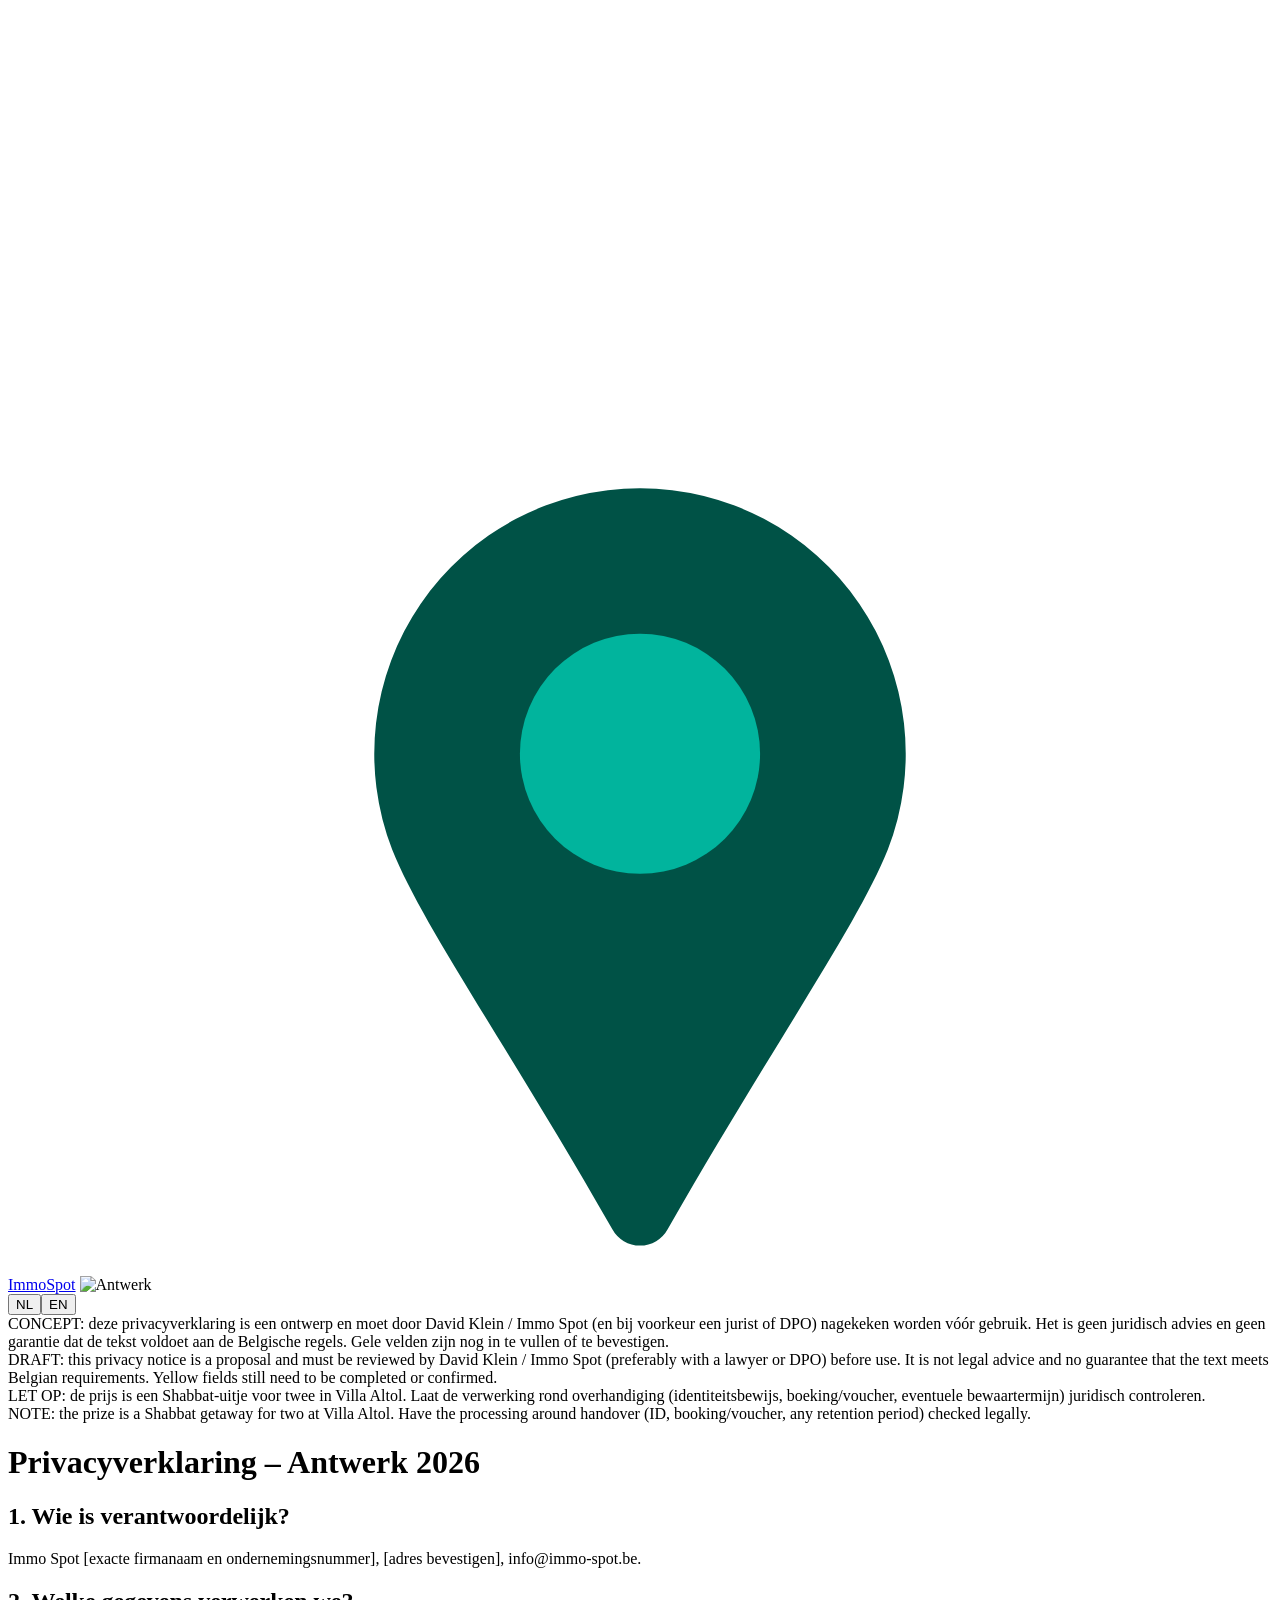
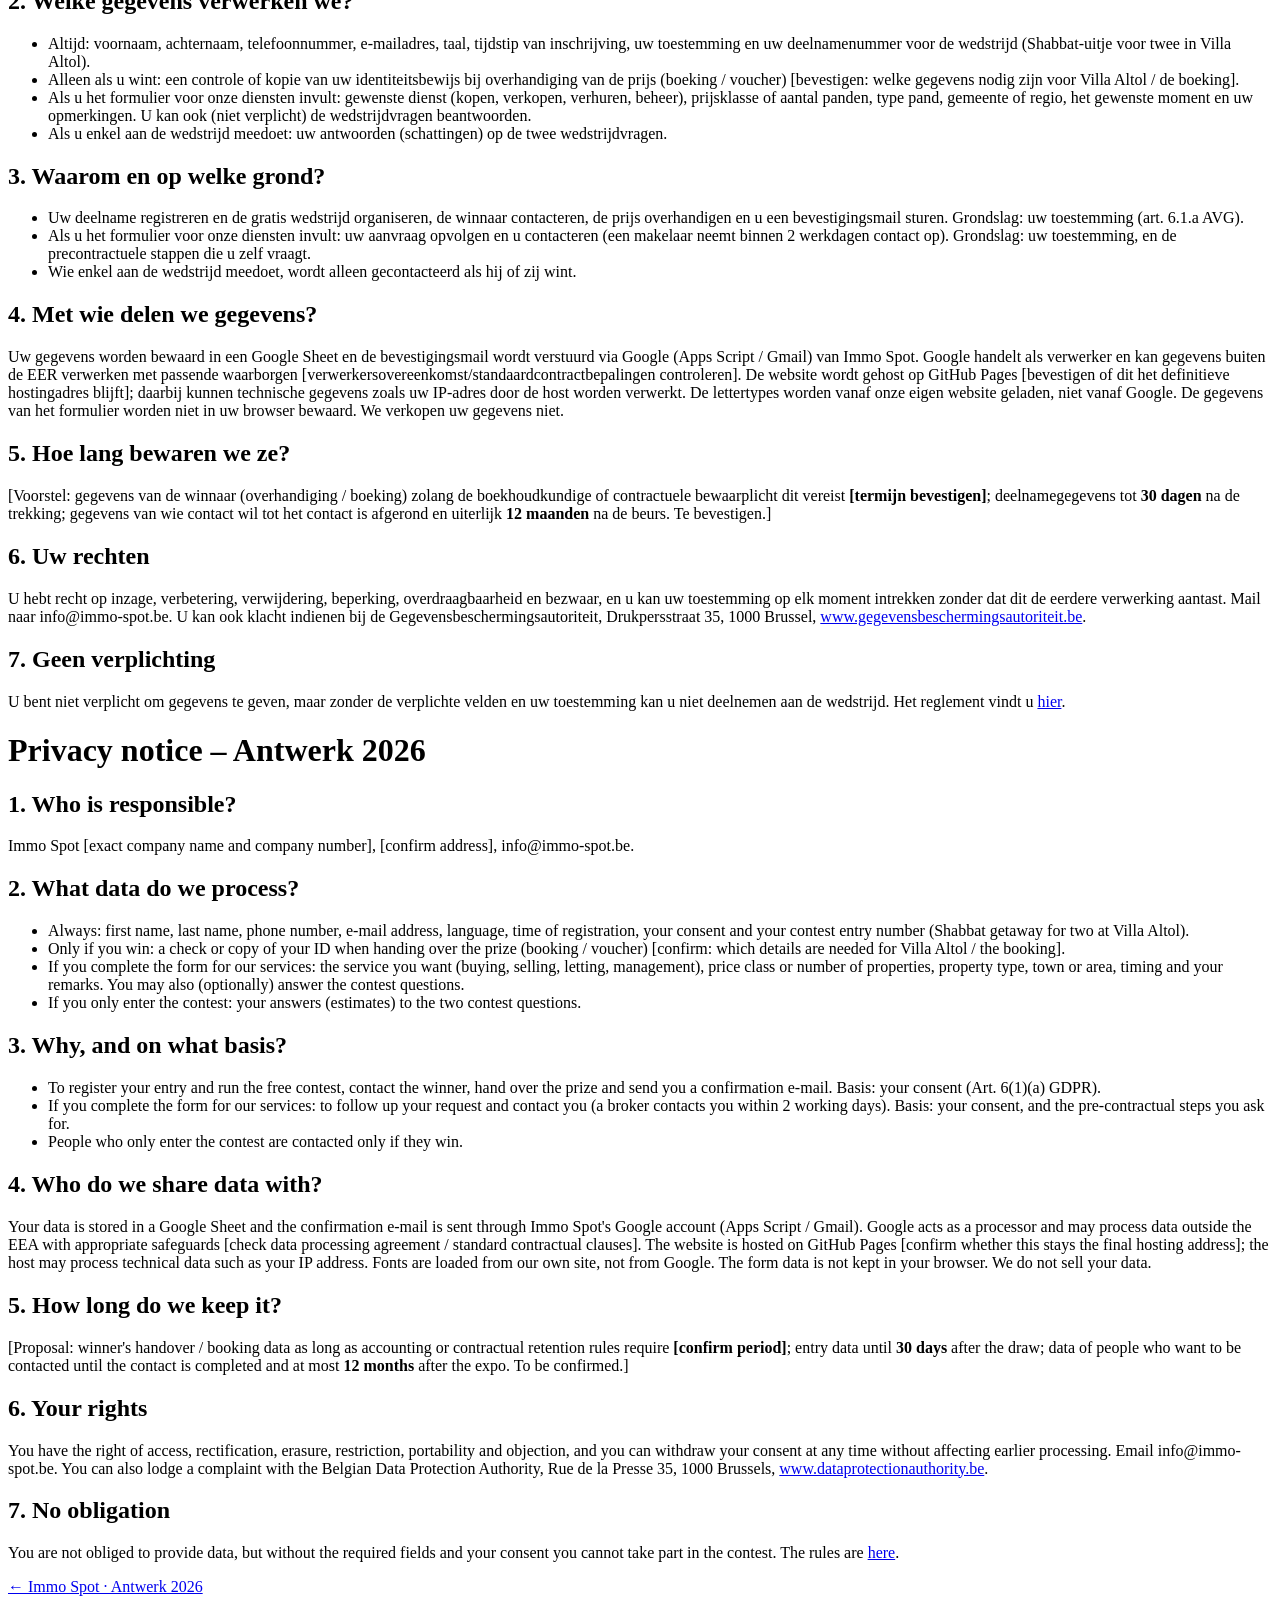
==== privacy.html @ 036d4ed9 "Publish Antwerk Expo site" ====
<!DOCTYPE html>
<html lang="nl"><head><meta charset="utf-8"><meta name="viewport" content="width=device-width,initial-scale=1"><meta name="robots" content="noindex">
<title>Privacyverklaring · Privacy notice – DRAFT</title>
<link rel="icon" type="image/png" href="assets/icon.png">
<link rel="stylesheet" href="css/fonts.css"><link rel="stylesheet" href="css/doc.css"></head>
<body>
<header class="top">
  <a class="home" id="home" href="index.html"><svg viewBox="0 0 100 100" aria-hidden="true"><path d="M44 4.5a10 10 0 0 1 12 0l37 28a14 14 0 0 1 5.5 11V86a12 12 0 0 1-12 12h-73A12 12 0 0 1 1.5 86V43.5A14 14 0 0 1 7 32.5Z" fill="#fff"/><path d="M50 38a21 21 0 0 0-19.6 28.6c2.4 6 9 15.3 17.4 30a2.5 2.5 0 0 0 4.4 0c8.4-14.7 15-24 17.4-30A21 21 0 0 0 50 38Z" fill="#005246"/><circle cx="50" cy="59" r="9.5" fill="#01b49d"/></svg><span class="wm"><span>Immo</span>Spot</span></a>
  <span class="ev"><img class="antwerk-logo" src="assets/antwerk_logo.png" alt="Antwerk" width="104" height="34"></span>
  <div class="lang" role="group" aria-label="Taal / Language"><button id="bNL" type="button" data-set="nl" aria-pressed="true">NL</button><button id="bEN" type="button" data-set="en" aria-pressed="false">EN</button></div>
</header>
<main class="doc nl" id="doc">
<div class="draft" data-l="nl">CONCEPT: deze privacyverklaring is een ontwerp en moet door David Klein / Immo Spot (en bij voorkeur een jurist of DPO) nagekeken worden vóór gebruik. Het is geen juridisch advies en geen garantie dat de tekst voldoet aan de Belgische regels. Gele velden zijn nog in te vullen of te bevestigen.</div>
<div class="draft" data-l="en">DRAFT: this privacy notice is a proposal and must be reviewed by David Klein / Immo Spot (preferably with a lawyer or DPO) before use. It is not legal advice and no guarantee that the text meets Belgian requirements. Yellow fields still need to be completed or confirmed.</div>
<div class="draft" data-l="nl">LET OP: de prijs is een Shabbat-uitje voor twee in Villa Altol. Laat de verwerking rond overhandiging (identiteitsbewijs, boeking/voucher, eventuele bewaartermijn) juridisch controleren.</div>
<div class="draft" data-l="en">NOTE: the prize is a Shabbat getaway for two at Villa Altol. Have the processing around handover (ID, booking/voucher, any retention period) checked legally.</div>
<div data-l="nl">
<h1>Privacyverklaring – Antwerk 2026</h1>
<h2>1. Wie is verantwoordelijk?</h2>
<p>Immo Spot <span class="todo">[exacte firmanaam en ondernemingsnummer]</span>, <span class="todo">[adres bevestigen]</span>, info@immo-spot.be.</p>
<h2>2. Welke gegevens verwerken we?</h2>
<ul>
<li>Altijd: voornaam, achternaam, telefoonnummer, e-mailadres, taal, tijdstip van inschrijving, uw toestemming en uw deelnamenummer voor de wedstrijd (Shabbat-uitje voor twee in Villa Altol).</li>
<li>Alleen als u wint: een controle of kopie van uw identiteitsbewijs bij overhandiging van de prijs (boeking / voucher) <span class="todo">[bevestigen: welke gegevens nodig zijn voor Villa Altol / de boeking]</span>.</li>
<li>Als u het formulier voor onze diensten invult: gewenste dienst (kopen, verkopen, verhuren, beheer), prijsklasse of aantal panden, type pand, gemeente of regio, het gewenste moment en uw opmerkingen. U kan ook (niet verplicht) de wedstrijdvragen beantwoorden.</li>
<li>Als u enkel aan de wedstrijd meedoet: uw antwoorden (schattingen) op de twee wedstrijdvragen.</li>
</ul>
<h2>3. Waarom en op welke grond?</h2>
<ul>
<li>Uw deelname registreren en de gratis wedstrijd organiseren, de winnaar contacteren, de prijs overhandigen en u een bevestigingsmail sturen. Grondslag: uw toestemming (art. 6.1.a AVG).</li>
<li>Als u het formulier voor onze diensten invult: uw aanvraag opvolgen en u contacteren (een makelaar neemt binnen 2 werkdagen contact op). Grondslag: uw toestemming, en de precontractuele stappen die u zelf vraagt.</li>
<li>Wie enkel aan de wedstrijd meedoet, wordt alleen gecontacteerd als hij of zij wint.</li>
</ul>
<h2>4. Met wie delen we gegevens?</h2>
<p>Uw gegevens worden bewaard in een Google Sheet en de bevestigingsmail wordt verstuurd via Google (Apps Script / Gmail) van Immo Spot. Google handelt als verwerker en kan gegevens buiten de EER verwerken met passende waarborgen <span class="todo">[verwerkersovereenkomst/standaardcontractbepalingen controleren]</span>. De website wordt gehost op GitHub Pages <span class="todo">[bevestigen of dit het definitieve hostingadres blijft]</span>; daarbij kunnen technische gegevens zoals uw IP-adres door de host worden verwerkt. De lettertypes worden vanaf onze eigen website geladen, niet vanaf Google. De gegevens van het formulier worden niet in uw browser bewaard. We verkopen uw gegevens niet.</p>
<h2>5. Hoe lang bewaren we ze?</h2>
<p><span class="todo">[Voorstel: gegevens van de winnaar (overhandiging / boeking) zolang de boekhoudkundige of contractuele bewaarplicht dit vereist <b>[termijn bevestigen]</b>; deelnamegegevens tot <b>30 dagen</b> na de trekking; gegevens van wie contact wil tot het contact is afgerond en uiterlijk <b>12 maanden</b> na de beurs. Te bevestigen.]</span></p>
<h2>6. Uw rechten</h2>
<p>U hebt recht op inzage, verbetering, verwijdering, beperking, overdraagbaarheid en bezwaar, en u kan uw toestemming op elk moment intrekken zonder dat dit de eerdere verwerking aantast. Mail naar info@immo-spot.be. U kan ook klacht indienen bij de Gegevensbeschermingsautoriteit, Drukpersstraat 35, 1000 Brussel, <a href="https://www.gegevensbeschermingsautoriteit.be" target="_blank" rel="noopener">www.gegevensbeschermingsautoriteit.be</a>.</p>
<h2>7. Geen verplichting</h2>
<p>U bent niet verplicht om gegevens te geven, maar zonder de verplichte velden en uw toestemming kan u niet deelnemen aan de wedstrijd. Het reglement vindt u <a href="rules.html" class="plink" data-page="rules">hier</a>.</p>
</div>
<div data-l="en">
<h1>Privacy notice – Antwerk 2026</h1>
<h2>1. Who is responsible?</h2>
<p>Immo Spot <span class="todo">[exact company name and company number]</span>, <span class="todo">[confirm address]</span>, info@immo-spot.be.</p>
<h2>2. What data do we process?</h2>
<ul>
<li>Always: first name, last name, phone number, e-mail address, language, time of registration, your consent and your contest entry number (Shabbat getaway for two at Villa Altol).</li>
<li>Only if you win: a check or copy of your ID when handing over the prize (booking / voucher) <span class="todo">[confirm: which details are needed for Villa Altol / the booking]</span>.</li>
<li>If you complete the form for our services: the service you want (buying, selling, letting, management), price class or number of properties, property type, town or area, timing and your remarks. You may also (optionally) answer the contest questions.</li>
<li>If you only enter the contest: your answers (estimates) to the two contest questions.</li>
</ul>
<h2>3. Why, and on what basis?</h2>
<ul>
<li>To register your entry and run the free contest, contact the winner, hand over the prize and send you a confirmation e-mail. Basis: your consent (Art. 6(1)(a) GDPR).</li>
<li>If you complete the form for our services: to follow up your request and contact you (a broker contacts you within 2 working days). Basis: your consent, and the pre-contractual steps you ask for.</li>
<li>People who only enter the contest are contacted only if they win.</li>
</ul>
<h2>4. Who do we share data with?</h2>
<p>Your data is stored in a Google Sheet and the confirmation e-mail is sent through Immo Spot's Google account (Apps Script / Gmail). Google acts as a processor and may process data outside the EEA with appropriate safeguards <span class="todo">[check data processing agreement / standard contractual clauses]</span>. The website is hosted on GitHub Pages <span class="todo">[confirm whether this stays the final hosting address]</span>; the host may process technical data such as your IP address. Fonts are loaded from our own site, not from Google. The form data is not kept in your browser. We do not sell your data.</p>
<h2>5. How long do we keep it?</h2>
<p><span class="todo">[Proposal: winner's handover / booking data as long as accounting or contractual retention rules require <b>[confirm period]</b>; entry data until <b>30 days</b> after the draw; data of people who want to be contacted until the contact is completed and at most <b>12 months</b> after the expo. To be confirmed.]</span></p>
<h2>6. Your rights</h2>
<p>You have the right of access, rectification, erasure, restriction, portability and objection, and you can withdraw your consent at any time without affecting earlier processing. Email info@immo-spot.be. You can also lodge a complaint with the Belgian Data Protection Authority, Rue de la Presse 35, 1000 Brussels, <a href="https://www.dataprotectionauthority.be" target="_blank" rel="noopener">www.dataprotectionauthority.be</a>.</p>
<h2>7. No obligation</h2>
<p>You are not obliged to provide data, but without the required fields and your consent you cannot take part in the contest. The rules are <a href="rules.html" class="plink" data-page="rules">here</a>.</p>
</div>

<p class="foot"><a href="index.html" class="back">← Immo Spot · Antwerk 2026</a></p>
</main>
<script>
(function(){var d=document.getElementById('doc');var q=new URLSearchParams(location.search).get('lang');
function set(l){d.className='doc '+l;document.documentElement.lang=l;
 document.querySelectorAll('[data-set]').forEach(function(b){b.setAttribute('aria-pressed',b.dataset.set===l)});
 document.querySelectorAll('.plink').forEach(function(a){a.href=a.dataset.page+'.html?lang='+l});
 document.getElementById('home').href='index.html?lang='+l;document.querySelector('.back').href='index.html?lang='+l}
document.querySelectorAll('[data-set]').forEach(function(b){b.addEventListener('click',function(){set(b.dataset.set)})});
set(q==='en'?'en':'nl')})();
</script>
</body></html>
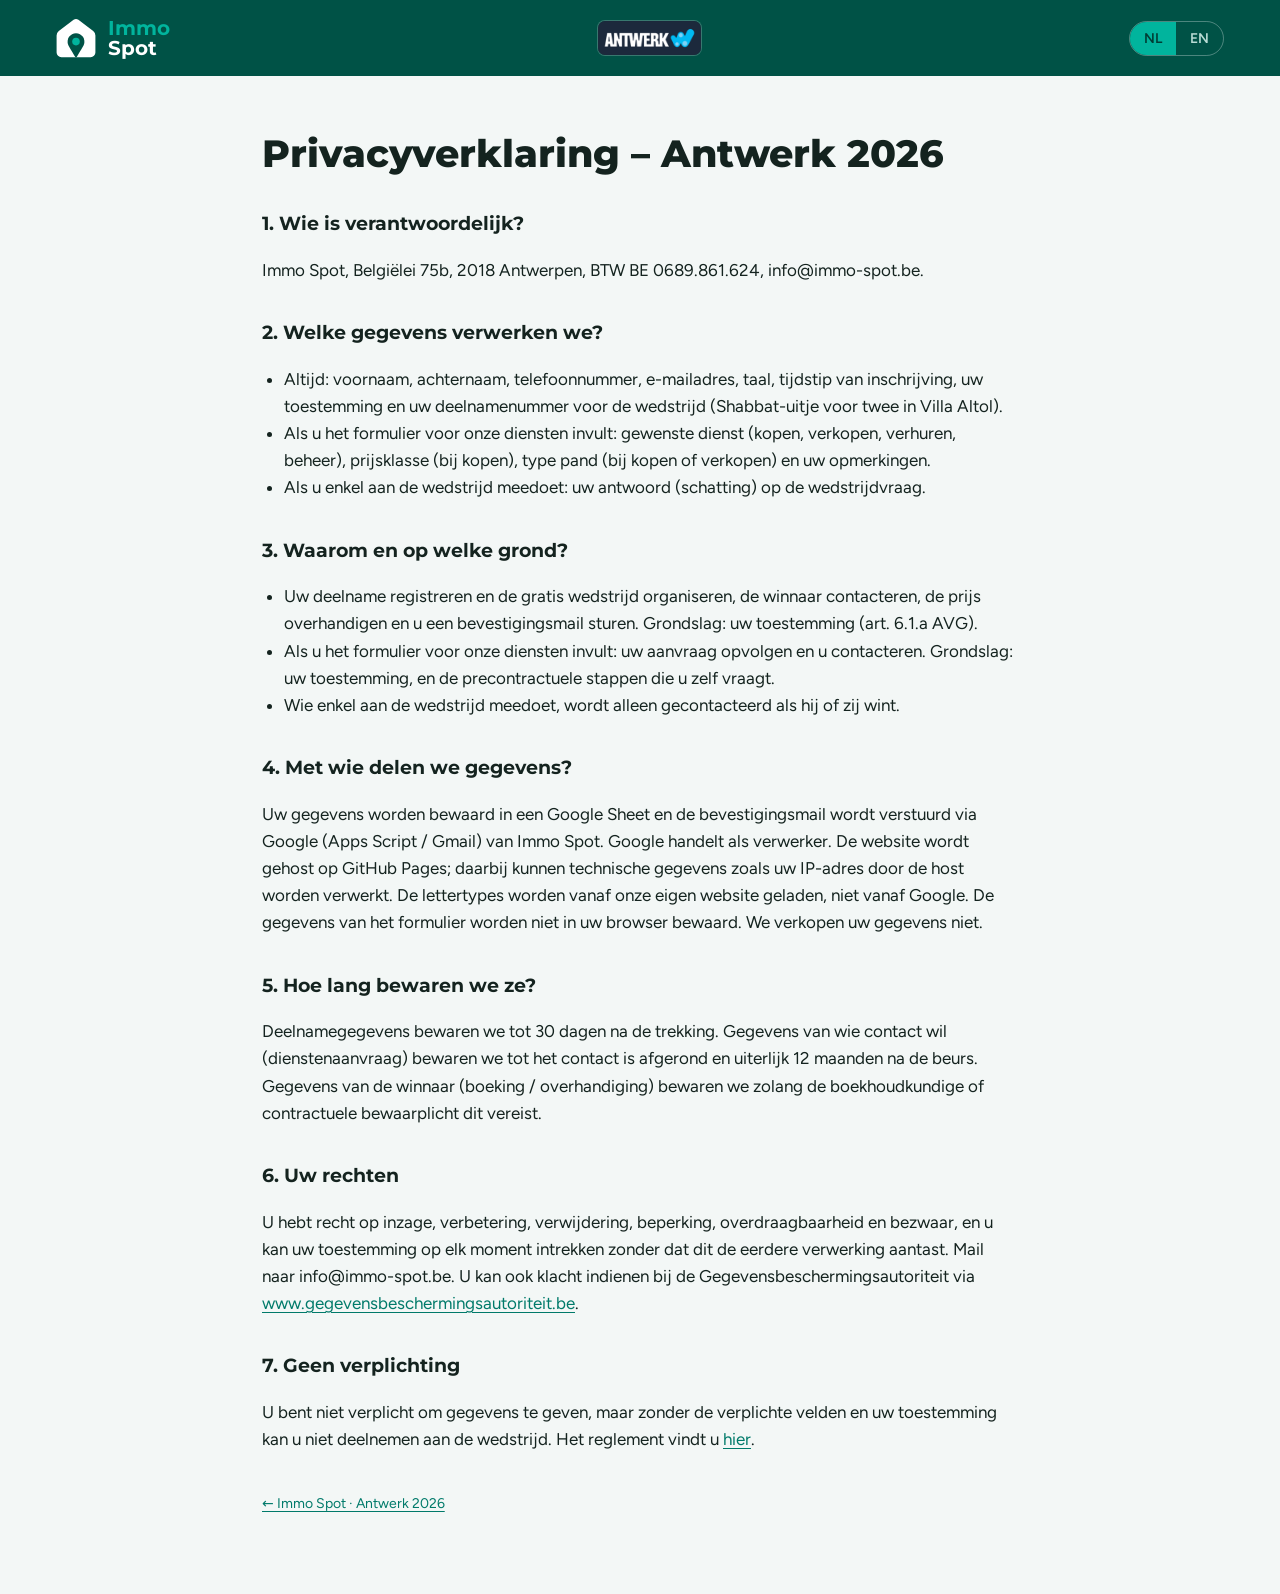
==== commit 5068d6fe: "Antwerk Done-batch: form fields, quiz Q2, start copy, rules/privacy, email-ready" ====
--- a/privacy.html
+++ b/privacy.html
@@ -1,6 +1,6 @@
 <!DOCTYPE html>
 <html lang="nl"><head><meta charset="utf-8"><meta name="viewport" content="width=device-width,initial-scale=1"><meta name="robots" content="noindex">
-<title>Privacyverklaring · Privacy notice – DRAFT</title>
+<title>Privacyverklaring · Privacy notice – Immo Spot</title>
 <link rel="icon" type="image/png" href="assets/icon.png">
 <link rel="stylesheet" href="css/fonts.css"><link rel="stylesheet" href="css/doc.css"></head>
 <body>
@@ -10,59 +10,53 @@
   <div class="lang" role="group" aria-label="Taal / Language"><button id="bNL" type="button" data-set="nl" aria-pressed="true">NL</button><button id="bEN" type="button" data-set="en" aria-pressed="false">EN</button></div>
 </header>
 <main class="doc nl" id="doc">
-<div class="draft" data-l="nl">CONCEPT: deze privacyverklaring is een ontwerp en moet door David Klein / Immo Spot (en bij voorkeur een jurist of DPO) nagekeken worden vóór gebruik. Het is geen juridisch advies en geen garantie dat de tekst voldoet aan de Belgische regels. Gele velden zijn nog in te vullen of te bevestigen.</div>
-<div class="draft" data-l="en">DRAFT: this privacy notice is a proposal and must be reviewed by David Klein / Immo Spot (preferably with a lawyer or DPO) before use. It is not legal advice and no guarantee that the text meets Belgian requirements. Yellow fields still need to be completed or confirmed.</div>
-<div class="draft" data-l="nl">LET OP: de prijs is een Shabbat-uitje voor twee in Villa Altol. Laat de verwerking rond overhandiging (identiteitsbewijs, boeking/voucher, eventuele bewaartermijn) juridisch controleren.</div>
-<div class="draft" data-l="en">NOTE: the prize is a Shabbat getaway for two at Villa Altol. Have the processing around handover (ID, booking/voucher, any retention period) checked legally.</div>
 <div data-l="nl">
 <h1>Privacyverklaring – Antwerk 2026</h1>
 <h2>1. Wie is verantwoordelijk?</h2>
-<p>Immo Spot <span class="todo">[exacte firmanaam en ondernemingsnummer]</span>, <span class="todo">[adres bevestigen]</span>, info@immo-spot.be.</p>
+<p>Immo Spot, Belgiëlei 75b, 2018 Antwerpen, BTW BE 0689.861.624, info@immo-spot.be.</p>
 <h2>2. Welke gegevens verwerken we?</h2>
 <ul>
 <li>Altijd: voornaam, achternaam, telefoonnummer, e-mailadres, taal, tijdstip van inschrijving, uw toestemming en uw deelnamenummer voor de wedstrijd (Shabbat-uitje voor twee in Villa Altol).</li>
-<li>Alleen als u wint: een controle of kopie van uw identiteitsbewijs bij overhandiging van de prijs (boeking / voucher) <span class="todo">[bevestigen: welke gegevens nodig zijn voor Villa Altol / de boeking]</span>.</li>
-<li>Als u het formulier voor onze diensten invult: gewenste dienst (kopen, verkopen, verhuren, beheer), prijsklasse of aantal panden, type pand, gemeente of regio, het gewenste moment en uw opmerkingen. U kan ook (niet verplicht) de wedstrijdvragen beantwoorden.</li>
-<li>Als u enkel aan de wedstrijd meedoet: uw antwoorden (schattingen) op de twee wedstrijdvragen.</li>
+<li>Als u het formulier voor onze diensten invult: gewenste dienst (kopen, verkopen, verhuren, beheer), prijsklasse (bij kopen), type pand (bij kopen of verkopen) en uw opmerkingen.</li>
+<li>Als u enkel aan de wedstrijd meedoet: uw antwoord (schatting) op de wedstrijdvraag.</li>
 </ul>
 <h2>3. Waarom en op welke grond?</h2>
 <ul>
 <li>Uw deelname registreren en de gratis wedstrijd organiseren, de winnaar contacteren, de prijs overhandigen en u een bevestigingsmail sturen. Grondslag: uw toestemming (art. 6.1.a AVG).</li>
-<li>Als u het formulier voor onze diensten invult: uw aanvraag opvolgen en u contacteren (een makelaar neemt binnen 2 werkdagen contact op). Grondslag: uw toestemming, en de precontractuele stappen die u zelf vraagt.</li>
+<li>Als u het formulier voor onze diensten invult: uw aanvraag opvolgen en u contacteren. Grondslag: uw toestemming, en de precontractuele stappen die u zelf vraagt.</li>
 <li>Wie enkel aan de wedstrijd meedoet, wordt alleen gecontacteerd als hij of zij wint.</li>
 </ul>
 <h2>4. Met wie delen we gegevens?</h2>
-<p>Uw gegevens worden bewaard in een Google Sheet en de bevestigingsmail wordt verstuurd via Google (Apps Script / Gmail) van Immo Spot. Google handelt als verwerker en kan gegevens buiten de EER verwerken met passende waarborgen <span class="todo">[verwerkersovereenkomst/standaardcontractbepalingen controleren]</span>. De website wordt gehost op GitHub Pages <span class="todo">[bevestigen of dit het definitieve hostingadres blijft]</span>; daarbij kunnen technische gegevens zoals uw IP-adres door de host worden verwerkt. De lettertypes worden vanaf onze eigen website geladen, niet vanaf Google. De gegevens van het formulier worden niet in uw browser bewaard. We verkopen uw gegevens niet.</p>
+<p>Uw gegevens worden bewaard in een Google Sheet en de bevestigingsmail wordt verstuurd via Google (Apps Script / Gmail) van Immo Spot. Google handelt als verwerker. De website wordt gehost op GitHub Pages; daarbij kunnen technische gegevens zoals uw IP-adres door de host worden verwerkt. De lettertypes worden vanaf onze eigen website geladen, niet vanaf Google. De gegevens van het formulier worden niet in uw browser bewaard. We verkopen uw gegevens niet.</p>
 <h2>5. Hoe lang bewaren we ze?</h2>
-<p><span class="todo">[Voorstel: gegevens van de winnaar (overhandiging / boeking) zolang de boekhoudkundige of contractuele bewaarplicht dit vereist <b>[termijn bevestigen]</b>; deelnamegegevens tot <b>30 dagen</b> na de trekking; gegevens van wie contact wil tot het contact is afgerond en uiterlijk <b>12 maanden</b> na de beurs. Te bevestigen.]</span></p>
+<p>Deelnamegegevens bewaren we tot 30 dagen na de trekking. Gegevens van wie contact wil (dienstenaanvraag) bewaren we tot het contact is afgerond en uiterlijk 12 maanden na de beurs. Gegevens van de winnaar (boeking / overhandiging) bewaren we zolang de boekhoudkundige of contractuele bewaarplicht dit vereist.</p>
 <h2>6. Uw rechten</h2>
-<p>U hebt recht op inzage, verbetering, verwijdering, beperking, overdraagbaarheid en bezwaar, en u kan uw toestemming op elk moment intrekken zonder dat dit de eerdere verwerking aantast. Mail naar info@immo-spot.be. U kan ook klacht indienen bij de Gegevensbeschermingsautoriteit, Drukpersstraat 35, 1000 Brussel, <a href="https://www.gegevensbeschermingsautoriteit.be" target="_blank" rel="noopener">www.gegevensbeschermingsautoriteit.be</a>.</p>
+<p>U hebt recht op inzage, verbetering, verwijdering, beperking, overdraagbaarheid en bezwaar, en u kan uw toestemming op elk moment intrekken zonder dat dit de eerdere verwerking aantast. Mail naar info@immo-spot.be. U kan ook klacht indienen bij de Gegevensbeschermingsautoriteit via <a href="https://www.gegevensbeschermingsautoriteit.be" target="_blank" rel="noopener">www.gegevensbeschermingsautoriteit.be</a>.</p>
 <h2>7. Geen verplichting</h2>
 <p>U bent niet verplicht om gegevens te geven, maar zonder de verplichte velden en uw toestemming kan u niet deelnemen aan de wedstrijd. Het reglement vindt u <a href="rules.html" class="plink" data-page="rules">hier</a>.</p>
 </div>
 <div data-l="en">
 <h1>Privacy notice – Antwerk 2026</h1>
 <h2>1. Who is responsible?</h2>
-<p>Immo Spot <span class="todo">[exact company name and company number]</span>, <span class="todo">[confirm address]</span>, info@immo-spot.be.</p>
+<p>Immo Spot, Belgiëlei 75b, 2018 Antwerp, VAT BE 0689.861.624, info@immo-spot.be.</p>
 <h2>2. What data do we process?</h2>
 <ul>
 <li>Always: first name, last name, phone number, e-mail address, language, time of registration, your consent and your contest entry number (Shabbat getaway for two at Villa Altol).</li>
-<li>Only if you win: a check or copy of your ID when handing over the prize (booking / voucher) <span class="todo">[confirm: which details are needed for Villa Altol / the booking]</span>.</li>
-<li>If you complete the form for our services: the service you want (buying, selling, letting, management), price class or number of properties, property type, town or area, timing and your remarks. You may also (optionally) answer the contest questions.</li>
-<li>If you only enter the contest: your answers (estimates) to the two contest questions.</li>
+<li>If you complete the form for our services: the service you want (buying, selling, letting, management), price class (when buying), property type (when buying or selling) and your remarks.</li>
+<li>If you only enter the contest: your answer (estimate) to the contest question.</li>
 </ul>
 <h2>3. Why, and on what basis?</h2>
 <ul>
 <li>To register your entry and run the free contest, contact the winner, hand over the prize and send you a confirmation e-mail. Basis: your consent (Art. 6(1)(a) GDPR).</li>
-<li>If you complete the form for our services: to follow up your request and contact you (a broker contacts you within 2 working days). Basis: your consent, and the pre-contractual steps you ask for.</li>
+<li>If you complete the form for our services: to follow up your request and contact you. Basis: your consent, and the pre-contractual steps you ask for.</li>
 <li>People who only enter the contest are contacted only if they win.</li>
 </ul>
 <h2>4. Who do we share data with?</h2>
-<p>Your data is stored in a Google Sheet and the confirmation e-mail is sent through Immo Spot's Google account (Apps Script / Gmail). Google acts as a processor and may process data outside the EEA with appropriate safeguards <span class="todo">[check data processing agreement / standard contractual clauses]</span>. The website is hosted on GitHub Pages <span class="todo">[confirm whether this stays the final hosting address]</span>; the host may process technical data such as your IP address. Fonts are loaded from our own site, not from Google. The form data is not kept in your browser. We do not sell your data.</p>
+<p>Your data is stored in a Google Sheet and the confirmation e-mail is sent through Immo Spot's Google account (Apps Script / Gmail). Google acts as a processor. The website is hosted on GitHub Pages; the host may process technical data such as your IP address. Fonts are loaded from our own site, not from Google. The form data is not kept in your browser. We do not sell your data.</p>
 <h2>5. How long do we keep it?</h2>
-<p><span class="todo">[Proposal: winner's handover / booking data as long as accounting or contractual retention rules require <b>[confirm period]</b>; entry data until <b>30 days</b> after the draw; data of people who want to be contacted until the contact is completed and at most <b>12 months</b> after the expo. To be confirmed.]</span></p>
+<p>We keep entry data until 30 days after the draw. Data of people who want to be contacted (service request) until the contact is completed and at most 12 months after the expo. Winner booking / handover data as long as accounting or contractual retention rules require.</p>
 <h2>6. Your rights</h2>
-<p>You have the right of access, rectification, erasure, restriction, portability and objection, and you can withdraw your consent at any time without affecting earlier processing. Email info@immo-spot.be. You can also lodge a complaint with the Belgian Data Protection Authority, Rue de la Presse 35, 1000 Brussels, <a href="https://www.dataprotectionauthority.be" target="_blank" rel="noopener">www.dataprotectionauthority.be</a>.</p>
+<p>You have the right of access, rectification, erasure, restriction, portability and objection, and you can withdraw your consent at any time without affecting earlier processing. Email info@immo-spot.be. You can also lodge a complaint with the Belgian Data Protection Authority via <a href="https://www.dataprotectionauthority.be" target="_blank" rel="noopener">www.dataprotectionauthority.be</a>.</p>
 <h2>7. No obligation</h2>
 <p>You are not obliged to provide data, but without the required fields and your consent you cannot take part in the contest. The rules are <a href="rules.html" class="plink" data-page="rules">here</a>.</p>
 </div>
--- a/css/fonts.css
+++ b/css/fonts.css
@@ -0,0 +1,243 @@
+/* latin-ext */
+@font-face {
+  font-family: 'Figtree';
+  font-style: normal;
+  font-weight: 400;
+  font-display: swap;
+  src: url(../fonts/figtree-latin-ext-c15953.woff2) format('woff2');
+  unicode-range: U+0100-02BA, U+02BD-02C5, U+02C7-02CC, U+02CE-02D7, U+02DD-02FF, U+0304, U+0308, U+0329, U+1D00-1DBF, U+1E00-1E9F, U+1EF2-1EFF, U+2020, U+20A0-20AB, U+20AD-20C4, U+2113, U+2C60-2C7F, U+A720-A7FF;
+}
+/* latin */
+@font-face {
+  font-family: 'Figtree';
+  font-style: normal;
+  font-weight: 400;
+  font-display: swap;
+  src: url(../fonts/figtree-latin-dab710.woff2) format('woff2');
+  unicode-range: U+0000-00FF, U+0131, U+0152-0153, U+02BB-02BC, U+02C6, U+02DA, U+02DC, U+0304, U+0308, U+0329, U+2000-206F, U+20AC, U+2122, U+2191, U+2193, U+2212, U+2215, U+FEFF, U+FFFD;
+}
+/* latin-ext */
+@font-face {
+  font-family: 'Figtree';
+  font-style: normal;
+  font-weight: 500;
+  font-display: swap;
+  src: url(../fonts/figtree-latin-ext-c15953.woff2) format('woff2');
+  unicode-range: U+0100-02BA, U+02BD-02C5, U+02C7-02CC, U+02CE-02D7, U+02DD-02FF, U+0304, U+0308, U+0329, U+1D00-1DBF, U+1E00-1E9F, U+1EF2-1EFF, U+2020, U+20A0-20AB, U+20AD-20C4, U+2113, U+2C60-2C7F, U+A720-A7FF;
+}
+/* latin */
+@font-face {
+  font-family: 'Figtree';
+  font-style: normal;
+  font-weight: 500;
+  font-display: swap;
+  src: url(../fonts/figtree-latin-dab710.woff2) format('woff2');
+  unicode-range: U+0000-00FF, U+0131, U+0152-0153, U+02BB-02BC, U+02C6, U+02DA, U+02DC, U+0304, U+0308, U+0329, U+2000-206F, U+20AC, U+2122, U+2191, U+2193, U+2212, U+2215, U+FEFF, U+FFFD;
+}
+/* latin-ext */
+@font-face {
+  font-family: 'Figtree';
+  font-style: normal;
+  font-weight: 600;
+  font-display: swap;
+  src: url(../fonts/figtree-latin-ext-c15953.woff2) format('woff2');
+  unicode-range: U+0100-02BA, U+02BD-02C5, U+02C7-02CC, U+02CE-02D7, U+02DD-02FF, U+0304, U+0308, U+0329, U+1D00-1DBF, U+1E00-1E9F, U+1EF2-1EFF, U+2020, U+20A0-20AB, U+20AD-20C4, U+2113, U+2C60-2C7F, U+A720-A7FF;
+}
+/* latin */
+@font-face {
+  font-family: 'Figtree';
+  font-style: normal;
+  font-weight: 600;
+  font-display: swap;
+  src: url(../fonts/figtree-latin-dab710.woff2) format('woff2');
+  unicode-range: U+0000-00FF, U+0131, U+0152-0153, U+02BB-02BC, U+02C6, U+02DA, U+02DC, U+0304, U+0308, U+0329, U+2000-206F, U+20AC, U+2122, U+2191, U+2193, U+2212, U+2215, U+FEFF, U+FFFD;
+}
+/* hebrew */
+@font-face {
+  font-family: 'Heebo';
+  font-style: normal;
+  font-weight: 400;
+  font-display: swap;
+  src: url(../fonts/heebo-hebrew-7a91ea.woff2) format('woff2');
+  unicode-range: U+0307-0308, U+0590-05FF, U+200C-2010, U+20AA, U+25CC, U+FB1D-FB4F;
+}
+/* latin-ext */
+@font-face {
+  font-family: 'Heebo';
+  font-style: normal;
+  font-weight: 400;
+  font-display: swap;
+  src: url(../fonts/heebo-latin-ext-f8e98f.woff2) format('woff2');
+  unicode-range: U+0100-02BA, U+02BD-02C5, U+02C7-02CC, U+02CE-02D7, U+02DD-02FF, U+0304, U+0308, U+0329, U+1D00-1DBF, U+1E00-1E9F, U+1EF2-1EFF, U+2020, U+20A0-20AB, U+20AD-20C4, U+2113, U+2C60-2C7F, U+A720-A7FF;
+}
+/* latin */
+@font-face {
+  font-family: 'Heebo';
+  font-style: normal;
+  font-weight: 400;
+  font-display: swap;
+  src: url(../fonts/heebo-latin-22321e.woff2) format('woff2');
+  unicode-range: U+0000-00FF, U+0131, U+0152-0153, U+02BB-02BC, U+02C6, U+02DA, U+02DC, U+0304, U+0308, U+0329, U+2000-206F, U+20AC, U+2122, U+2191, U+2193, U+2212, U+2215, U+FEFF, U+FFFD;
+}
+/* hebrew */
+@font-face {
+  font-family: 'Heebo';
+  font-style: normal;
+  font-weight: 500;
+  font-display: swap;
+  src: url(../fonts/heebo-hebrew-7a91ea.woff2) format('woff2');
+  unicode-range: U+0307-0308, U+0590-05FF, U+200C-2010, U+20AA, U+25CC, U+FB1D-FB4F;
+}
+/* latin-ext */
+@font-face {
+  font-family: 'Heebo';
+  font-style: normal;
+  font-weight: 500;
+  font-display: swap;
+  src: url(../fonts/heebo-latin-ext-f8e98f.woff2) format('woff2');
+  unicode-range: U+0100-02BA, U+02BD-02C5, U+02C7-02CC, U+02CE-02D7, U+02DD-02FF, U+0304, U+0308, U+0329, U+1D00-1DBF, U+1E00-1E9F, U+1EF2-1EFF, U+2020, U+20A0-20AB, U+20AD-20C4, U+2113, U+2C60-2C7F, U+A720-A7FF;
+}
+/* latin */
+@font-face {
+  font-family: 'Heebo';
+  font-style: normal;
+  font-weight: 500;
+  font-display: swap;
+  src: url(../fonts/heebo-latin-22321e.woff2) format('woff2');
+  unicode-range: U+0000-00FF, U+0131, U+0152-0153, U+02BB-02BC, U+02C6, U+02DA, U+02DC, U+0304, U+0308, U+0329, U+2000-206F, U+20AC, U+2122, U+2191, U+2193, U+2212, U+2215, U+FEFF, U+FFFD;
+}
+/* hebrew */
+@font-face {
+  font-family: 'Heebo';
+  font-style: normal;
+  font-weight: 600;
+  font-display: swap;
+  src: url(../fonts/heebo-hebrew-7a91ea.woff2) format('woff2');
+  unicode-range: U+0307-0308, U+0590-05FF, U+200C-2010, U+20AA, U+25CC, U+FB1D-FB4F;
+}
+/* latin-ext */
+@font-face {
+  font-family: 'Heebo';
+  font-style: normal;
+  font-weight: 600;
+  font-display: swap;
+  src: url(../fonts/heebo-latin-ext-f8e98f.woff2) format('woff2');
+  unicode-range: U+0100-02BA, U+02BD-02C5, U+02C7-02CC, U+02CE-02D7, U+02DD-02FF, U+0304, U+0308, U+0329, U+1D00-1DBF, U+1E00-1E9F, U+1EF2-1EFF, U+2020, U+20A0-20AB, U+20AD-20C4, U+2113, U+2C60-2C7F, U+A720-A7FF;
+}
+/* latin */
+@font-face {
+  font-family: 'Heebo';
+  font-style: normal;
+  font-weight: 600;
+  font-display: swap;
+  src: url(../fonts/heebo-latin-22321e.woff2) format('woff2');
+  unicode-range: U+0000-00FF, U+0131, U+0152-0153, U+02BB-02BC, U+02C6, U+02DA, U+02DC, U+0304, U+0308, U+0329, U+2000-206F, U+20AC, U+2122, U+2191, U+2193, U+2212, U+2215, U+FEFF, U+FFFD;
+}
+/* hebrew */
+@font-face {
+  font-family: 'Heebo';
+  font-style: normal;
+  font-weight: 700;
+  font-display: swap;
+  src: url(../fonts/heebo-hebrew-7a91ea.woff2) format('woff2');
+  unicode-range: U+0307-0308, U+0590-05FF, U+200C-2010, U+20AA, U+25CC, U+FB1D-FB4F;
+}
+/* latin-ext */
+@font-face {
+  font-family: 'Heebo';
+  font-style: normal;
+  font-weight: 700;
+  font-display: swap;
+  src: url(../fonts/heebo-latin-ext-f8e98f.woff2) format('woff2');
+  unicode-range: U+0100-02BA, U+02BD-02C5, U+02C7-02CC, U+02CE-02D7, U+02DD-02FF, U+0304, U+0308, U+0329, U+1D00-1DBF, U+1E00-1E9F, U+1EF2-1EFF, U+2020, U+20A0-20AB, U+20AD-20C4, U+2113, U+2C60-2C7F, U+A720-A7FF;
+}
+/* latin */
+@font-face {
+  font-family: 'Heebo';
+  font-style: normal;
+  font-weight: 700;
+  font-display: swap;
+  src: url(../fonts/heebo-latin-22321e.woff2) format('woff2');
+  unicode-range: U+0000-00FF, U+0131, U+0152-0153, U+02BB-02BC, U+02C6, U+02DA, U+02DC, U+0304, U+0308, U+0329, U+2000-206F, U+20AC, U+2122, U+2191, U+2193, U+2212, U+2215, U+FEFF, U+FFFD;
+}
+/* hebrew */
+@font-face {
+  font-family: 'Heebo';
+  font-style: normal;
+  font-weight: 800;
+  font-display: swap;
+  src: url(../fonts/heebo-hebrew-7a91ea.woff2) format('woff2');
+  unicode-range: U+0307-0308, U+0590-05FF, U+200C-2010, U+20AA, U+25CC, U+FB1D-FB4F;
+}
+/* latin-ext */
+@font-face {
+  font-family: 'Heebo';
+  font-style: normal;
+  font-weight: 800;
+  font-display: swap;
+  src: url(../fonts/heebo-latin-ext-f8e98f.woff2) format('woff2');
+  unicode-range: U+0100-02BA, U+02BD-02C5, U+02C7-02CC, U+02CE-02D7, U+02DD-02FF, U+0304, U+0308, U+0329, U+1D00-1DBF, U+1E00-1E9F, U+1EF2-1EFF, U+2020, U+20A0-20AB, U+20AD-20C4, U+2113, U+2C60-2C7F, U+A720-A7FF;
+}
+/* latin */
+@font-face {
+  font-family: 'Heebo';
+  font-style: normal;
+  font-weight: 800;
+  font-display: swap;
+  src: url(../fonts/heebo-latin-22321e.woff2) format('woff2');
+  unicode-range: U+0000-00FF, U+0131, U+0152-0153, U+02BB-02BC, U+02C6, U+02DA, U+02DC, U+0304, U+0308, U+0329, U+2000-206F, U+20AC, U+2122, U+2191, U+2193, U+2212, U+2215, U+FEFF, U+FFFD;
+}
+/* latin-ext */
+@font-face {
+  font-family: 'Montserrat';
+  font-style: normal;
+  font-weight: 600;
+  font-display: swap;
+  src: url(../fonts/montserrat-latin-ext-ccd96b.woff2) format('woff2');
+  unicode-range: U+0100-02BA, U+02BD-02C5, U+02C7-02CC, U+02CE-02D7, U+02DD-02FF, U+0304, U+0308, U+0329, U+1D00-1DBF, U+1E00-1E9F, U+1EF2-1EFF, U+2020, U+20A0-20AB, U+20AD-20C4, U+2113, U+2C60-2C7F, U+A720-A7FF;
+}
+/* latin */
+@font-face {
+  font-family: 'Montserrat';
+  font-style: normal;
+  font-weight: 600;
+  font-display: swap;
+  src: url(../fonts/montserrat-latin-e56e84.woff2) format('woff2');
+  unicode-range: U+0000-00FF, U+0131, U+0152-0153, U+02BB-02BC, U+02C6, U+02DA, U+02DC, U+0304, U+0308, U+0329, U+2000-206F, U+20AC, U+2122, U+2191, U+2193, U+2212, U+2215, U+FEFF, U+FFFD;
+}
+/* latin-ext */
+@font-face {
+  font-family: 'Montserrat';
+  font-style: normal;
+  font-weight: 700;
+  font-display: swap;
+  src: url(../fonts/montserrat-latin-ext-ccd96b.woff2) format('woff2');
+  unicode-range: U+0100-02BA, U+02BD-02C5, U+02C7-02CC, U+02CE-02D7, U+02DD-02FF, U+0304, U+0308, U+0329, U+1D00-1DBF, U+1E00-1E9F, U+1EF2-1EFF, U+2020, U+20A0-20AB, U+20AD-20C4, U+2113, U+2C60-2C7F, U+A720-A7FF;
+}
+/* latin */
+@font-face {
+  font-family: 'Montserrat';
+  font-style: normal;
+  font-weight: 700;
+  font-display: swap;
+  src: url(../fonts/montserrat-latin-e56e84.woff2) format('woff2');
+  unicode-range: U+0000-00FF, U+0131, U+0152-0153, U+02BB-02BC, U+02C6, U+02DA, U+02DC, U+0304, U+0308, U+0329, U+2000-206F, U+20AC, U+2122, U+2191, U+2193, U+2212, U+2215, U+FEFF, U+FFFD;
+}
+/* latin-ext */
+@font-face {
+  font-family: 'Montserrat';
+  font-style: normal;
+  font-weight: 800;
+  font-display: swap;
+  src: url(../fonts/montserrat-latin-ext-ccd96b.woff2) format('woff2');
+  unicode-range: U+0100-02BA, U+02BD-02C5, U+02C7-02CC, U+02CE-02D7, U+02DD-02FF, U+0304, U+0308, U+0329, U+1D00-1DBF, U+1E00-1E9F, U+1EF2-1EFF, U+2020, U+20A0-20AB, U+20AD-20C4, U+2113, U+2C60-2C7F, U+A720-A7FF;
+}
+/* latin */
+@font-face {
+  font-family: 'Montserrat';
+  font-style: normal;
+  font-weight: 800;
+  font-display: swap;
+  src: url(../fonts/montserrat-latin-e56e84.woff2) format('woff2');
+  unicode-range: U+0000-00FF, U+0131, U+0152-0153, U+02BB-02BC, U+02C6, U+02DA, U+02DC, U+0304, U+0308, U+0329, U+2000-206F, U+20AC, U+2122, U+2191, U+2193, U+2212, U+2215, U+FEFF, U+FFFD;
+}
--- a/css/doc.css
+++ b/css/doc.css
@@ -0,0 +1,31 @@
+/* Legal pages (rules / privacy): same theme as the site */
+:root{--forest:#005246;--forest-deep:#003d34;--teal:#01b49d;--teal-ink:#007a6a;--bg:#f3f7f6;--surface:#fff;--fg:#14231f;--muted:#5a6d68;--line:#d5e2df;--chip:#eef5f3;--gold:#f2c14e;
+  --display:"Montserrat","Heebo",ui-sans-serif,system-ui,sans-serif;--body:"Figtree","Heebo",ui-sans-serif,system-ui,-apple-system,"Segoe UI",sans-serif}
+@media (prefers-color-scheme:dark){:root{--bg:#0c1715;--surface:#13221f;--fg:#e7f1ee;--muted:#9ab3ad;--line:#26413b;--chip:#1a2e2a;--teal-ink:#3fd3bd}}
+*{box-sizing:border-box}
+html,body{margin:0}
+body{background:var(--bg);color:var(--fg);font-family:var(--body);font-size:17px;line-height:1.6}
+.top{background:var(--forest);color:#fff;padding:18px clamp(20px,5vw,56px);display:flex;justify-content:space-between;align-items:center;gap:14px;flex-wrap:wrap}
+.top a.home{display:flex;align-items:center;gap:12px;color:#fff;text-decoration:none;font-family:var(--display);font-weight:700}
+.top svg{width:40px;height:40px}
+.top .wm{line-height:1;font-size:20px}.top .wm span{display:block;color:var(--teal)}
+.top .ev{font-size:13px;letter-spacing:.04em;text-transform:uppercase;color:#b9dcd5;font-weight:600}
+.lang{display:inline-flex;border:1px solid rgba(255,255,255,.3);border-radius:999px;overflow:hidden}
+.lang button{background:none;border:0;color:#b9dcd5;font:600 14px var(--body);padding:8px 14px;cursor:pointer}
+.lang button[aria-pressed="true"]{background:var(--teal);color:var(--forest-deep)}
+.doc{max-width:820px;margin:0 auto;padding:clamp(20px,4vw,48px) clamp(18px,4vw,32px) 64px}
+.doc.nl [data-l=en],.doc.en [data-l=nl]{display:none}
+h1{font-family:var(--display);font-weight:800;font-size:clamp(26px,3.4vw,38px);line-height:1.15;margin:.2em 0 .6em}
+h2{font-family:var(--display);font-weight:700;font-size:19px;margin:1.8em 0 .4em}
+p,li{color:var(--fg)}
+ul{padding-inline-start:1.3em}
+a{color:var(--teal-ink);text-underline-offset:3px}
+.prize-box{display:grid;grid-template-columns:44px 1fr;gap:14px;align-items:center;background:var(--forest);color:#fff;border-radius:16px;padding:16px 18px;margin:18px 0}
+.prize-box .ic{width:44px;height:44px;border-radius:12px;background:var(--gold);color:var(--forest-deep);display:grid;place-items:center}
+.prize-box .ic svg{width:26px;height:26px}
+.prize-box b{font-family:var(--display);font-weight:800}
+.prize-box small{display:block;color:#b9dcd5}
+.draft{background:#fff3c4;color:#4a3b00;border:1.5px solid #e0b800;border-radius:12px;padding:12px 16px;font-size:15px;font-weight:600;margin:0 0 14px}
+.todo{background:#fff3a3;color:#3d3300;border-radius:4px;padding:0 4px;box-shadow:0 0 0 1px #e0c200 inset}
+.foot{margin-top:40px;font-size:14px;color:var(--muted)}
+.top .antwerk-logo{display:block;height:34px;width:auto;border-radius:7px;box-shadow:0 0 0 1px rgba(255,255,255,.22)}
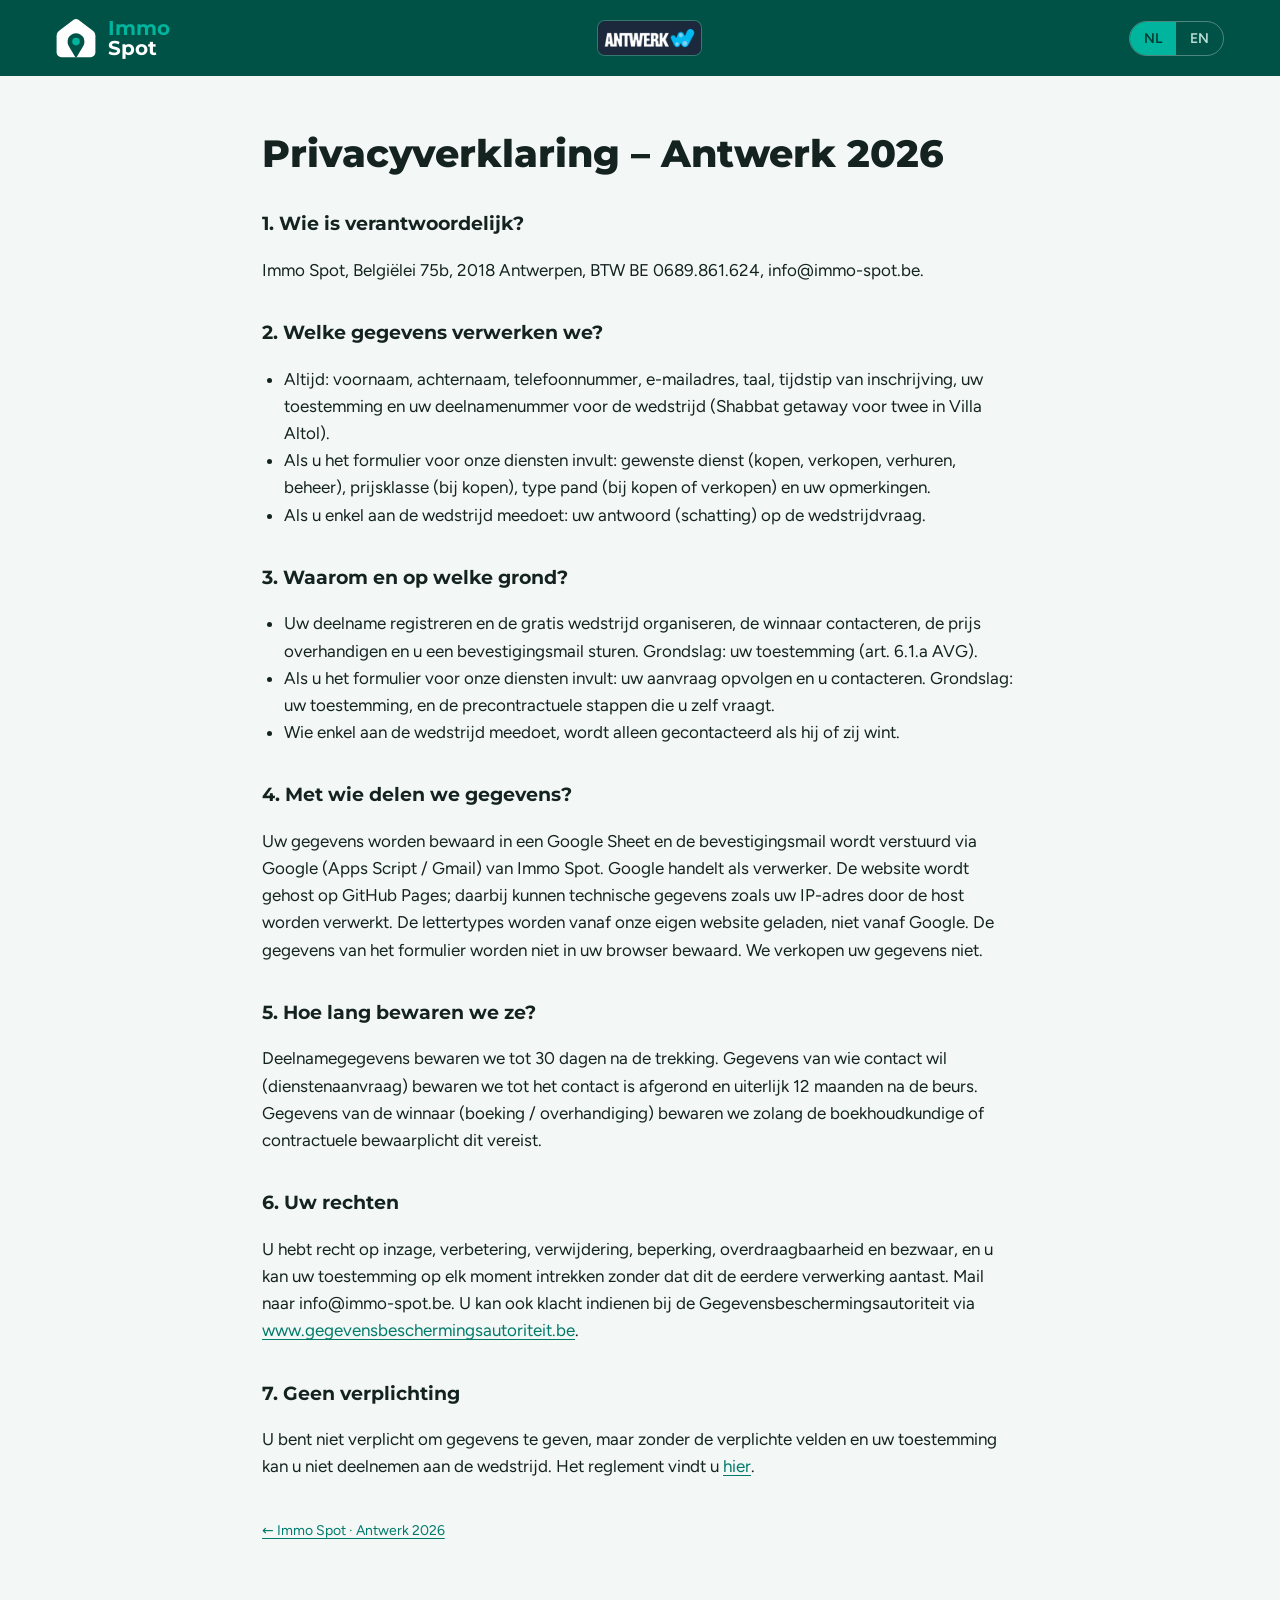
==== commit d73a8731: "NL: Shabbat getaway (rest stays Dutch)" ====
--- a/privacy.html
+++ b/privacy.html
@@ -16,7 +16,7 @@
 <p>Immo Spot, Belgiëlei 75b, 2018 Antwerpen, BTW BE 0689.861.624, info@immo-spot.be.</p>
 <h2>2. Welke gegevens verwerken we?</h2>
 <ul>
-<li>Altijd: voornaam, achternaam, telefoonnummer, e-mailadres, taal, tijdstip van inschrijving, uw toestemming en uw deelnamenummer voor de wedstrijd (Shabbat-uitje voor twee in Villa Altol).</li>
+<li>Altijd: voornaam, achternaam, telefoonnummer, e-mailadres, taal, tijdstip van inschrijving, uw toestemming en uw deelnamenummer voor de wedstrijd (Shabbat getaway voor twee in Villa Altol).</li>
 <li>Als u het formulier voor onze diensten invult: gewenste dienst (kopen, verkopen, verhuren, beheer), prijsklasse (bij kopen), type pand (bij kopen of verkopen) en uw opmerkingen.</li>
 <li>Als u enkel aan de wedstrijd meedoet: uw antwoord (schatting) op de wedstrijdvraag.</li>
 </ul>
